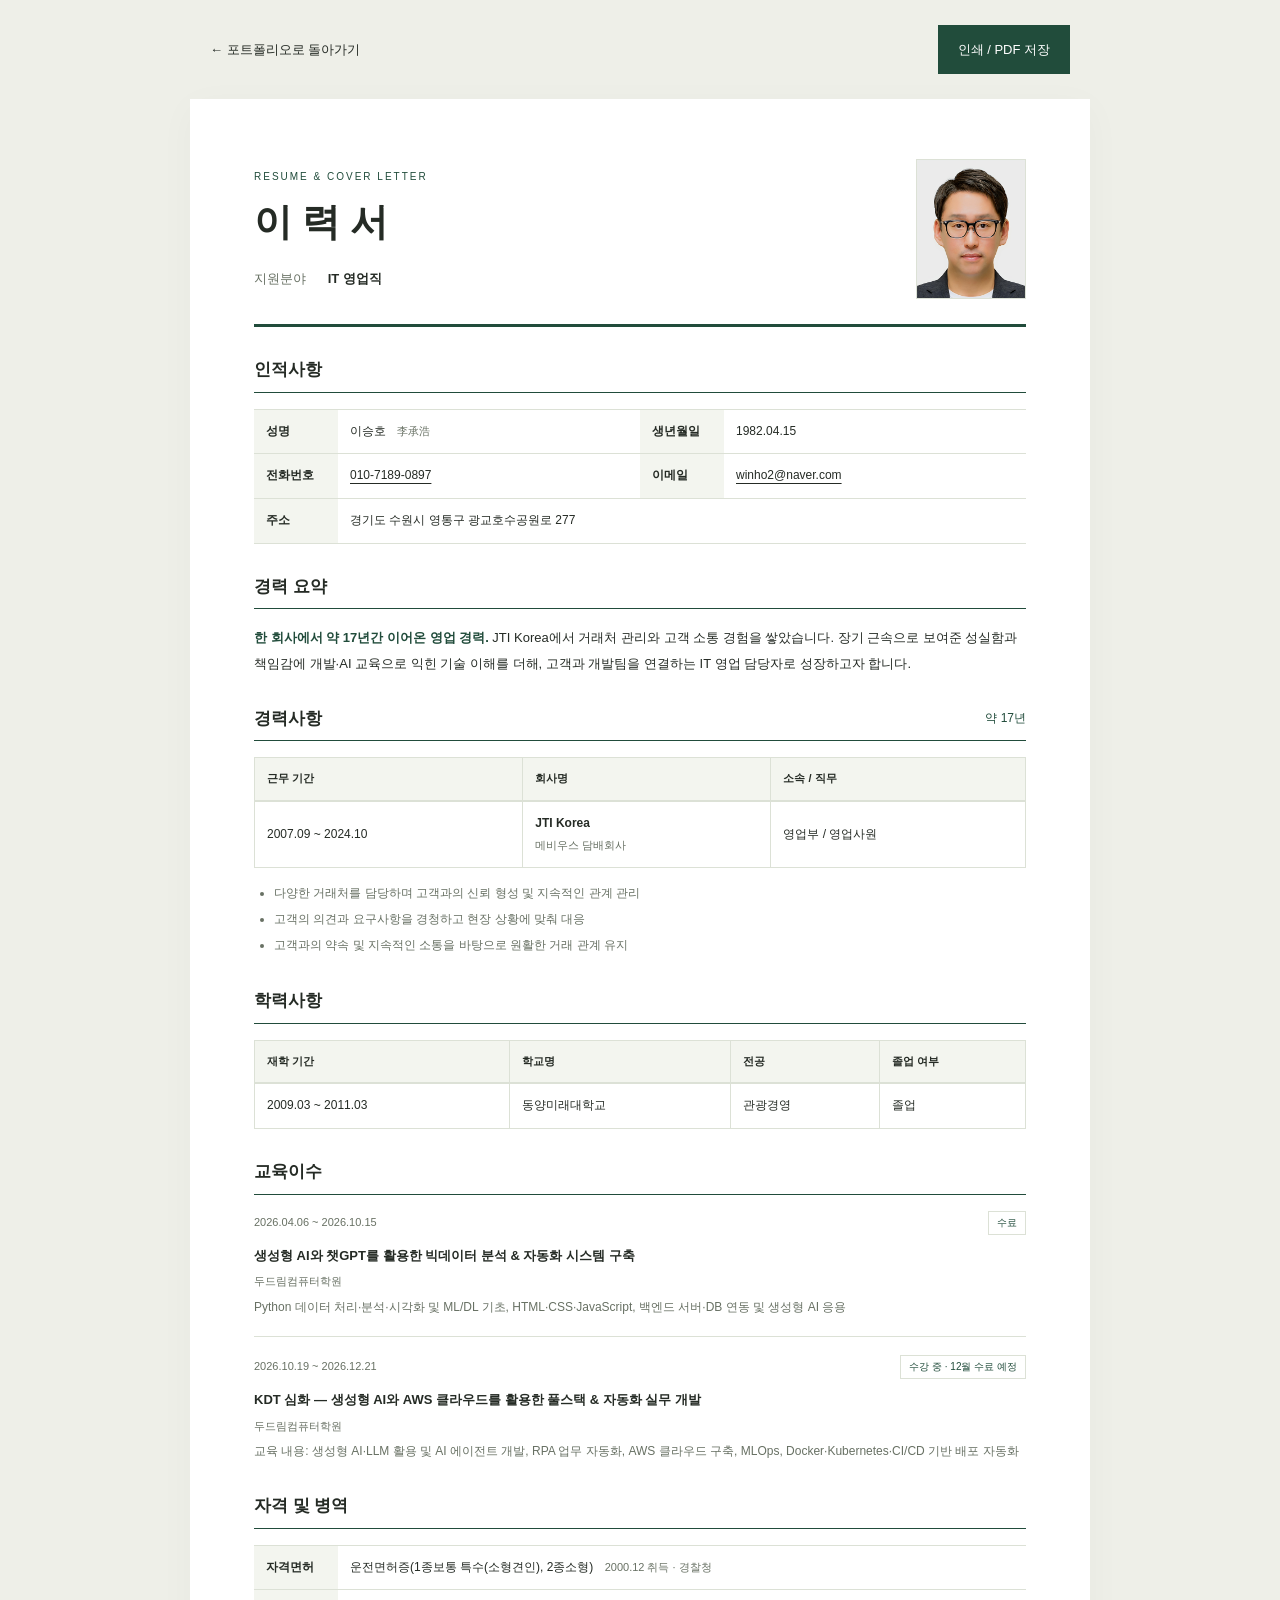
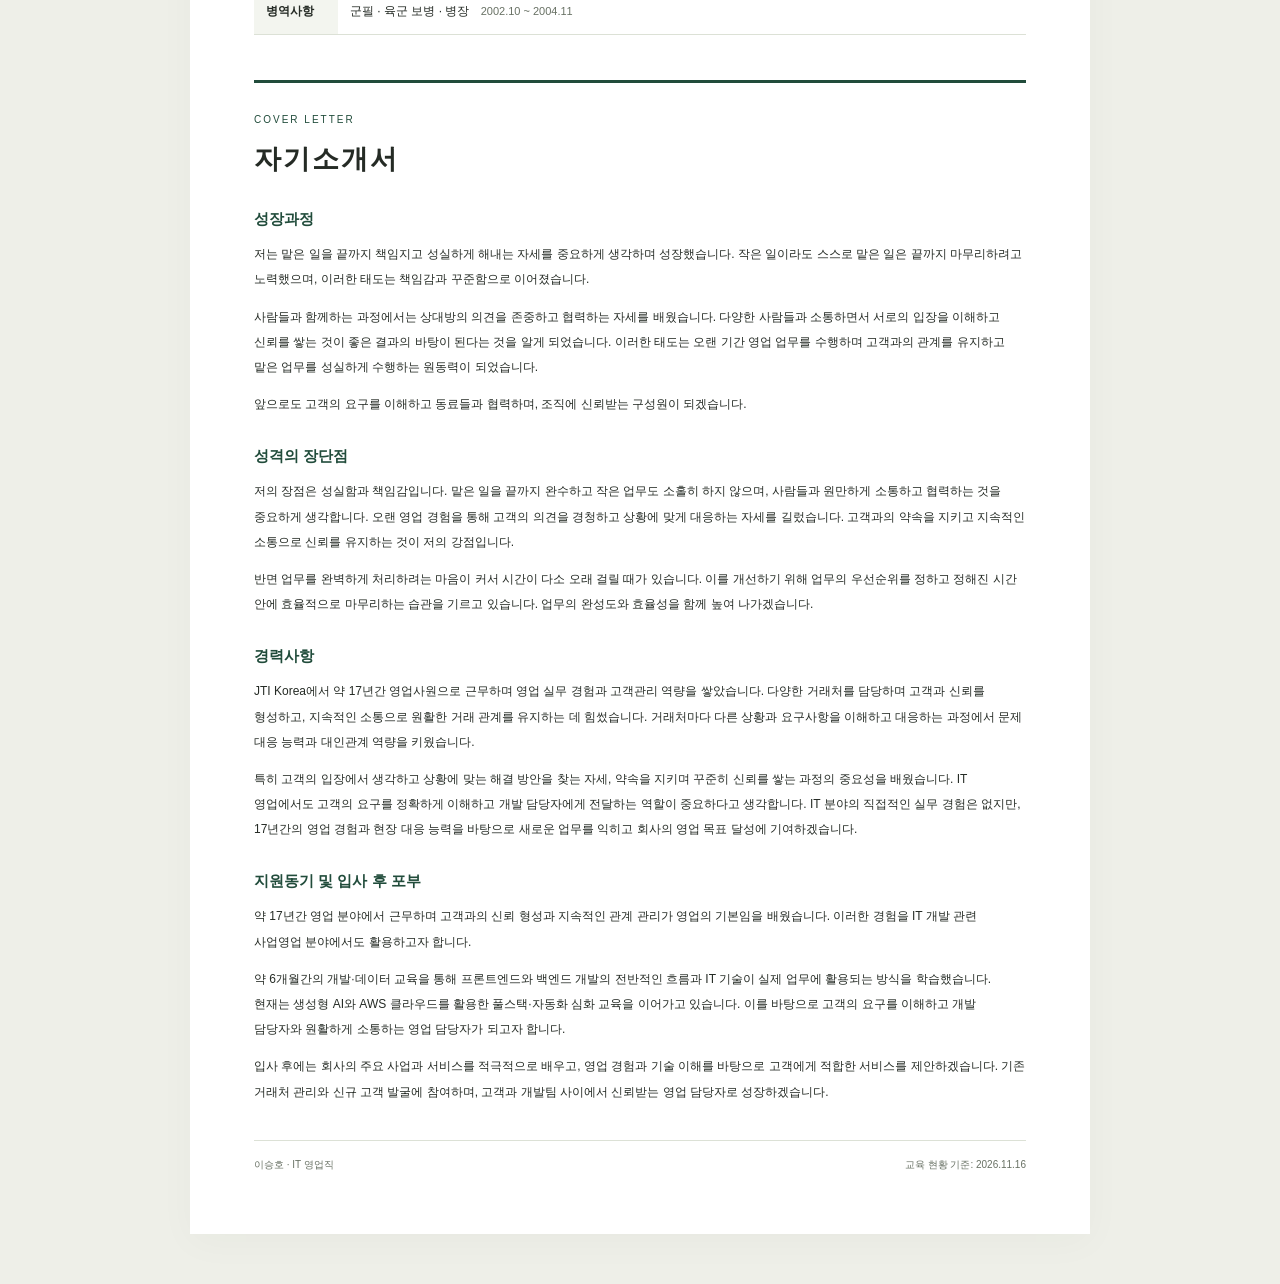
==== resume.html @ 155d90b1 "1256" ====
<!DOCTYPE html>
<html lang="ko">
<head>
<meta charset="UTF-8">
<meta name="viewport" content="width=device-width, initial-scale=1.0">
<meta name="robots" content="noindex, nofollow">
<meta name="description" content="이승호의 이력서 및 자기소개서 — IT 영업직 지원">
<title>이승호 | 이력서 및 자기소개서</title>
<link rel="icon" href="images/favicon.svg" type="image/svg+xml">
<link rel="stylesheet" href="resume.css">
<script src="resume.js" defer></script>
</head>
<body>
<div class="resume-toolbar"><a href="index.html#career">← 포트폴리오로 돌아가기</a><button type="button" id="printResume">인쇄 / PDF 저장</button></div>
<main class="resume-paper">
<header class="resume-header"><div><p class="overline">RESUME &amp; COVER LETTER</p><h1>이력서</h1><p class="application-role">지원분야 <strong>IT 영업직</strong></p></div><img src="images/seungho-lee.jpg" alt="이승호 증명사진" width="110" height="140"></header>
<section aria-labelledby="personalTitle"><h2 id="personalTitle">인적사항</h2><dl class="personal-grid"><div><dt>성명</dt><dd>이승호 <span class="secondary">李承浩</span></dd></div><div><dt>생년월일</dt><dd>1982.04.15</dd></div><div><dt>전화번호</dt><dd><a href="tel:01071890897">010-7189-0897</a></dd></div><div><dt>이메일</dt><dd><a href="mailto:winho2@naver.com">winho2@naver.com</a></dd></div><div class="full-width"><dt>주소</dt><dd>경기도 수원시 영통구 광교호수공원로 277</dd></div></dl></section>
<section aria-labelledby="summaryTitle"><h2 id="summaryTitle">경력 요약</h2><p class="summary"><strong>한 회사에서 약 17년간 이어온 영업 경력.</strong> JTI Korea에서 거래처 관리와 고객 소통 경험을 쌓았습니다. 장기 근속으로 보여준 성실함과 책임감에 개발·AI 교육으로 익힌 기술 이해를 더해, 고객과 개발팀을 연결하는 IT 영업 담당자로 성장하고자 합니다.</p></section>
<section aria-labelledby="careerTitle"><h2 id="careerTitle">경력사항 <span>약 17년</span></h2><div class="table-scroll"><table><caption class="sr-only">근무 기간, 회사명, 소속 및 담당 업무</caption><thead><tr><th scope="col">근무 기간</th><th scope="col">회사명</th><th scope="col">소속 / 직무</th></tr></thead><tbody><tr><td>2007.09 ~ 2024.10</td><td><strong>JTI Korea</strong><br><span class="secondary">메비우스 담배회사</span></td><td>영업부 / 영업사원</td></tr></tbody></table></div><ul class="detail-list"><li>다양한 거래처를 담당하며 고객과의 신뢰 형성 및 지속적인 관계 관리</li><li>고객의 의견과 요구사항을 경청하고 현장 상황에 맞춰 대응</li><li>고객과의 약속 및 지속적인 소통을 바탕으로 원활한 거래 관계 유지</li></ul></section>
<section aria-labelledby="educationTitle"><h2 id="educationTitle">학력사항</h2><div class="table-scroll"><table><caption class="sr-only">입학 및 졸업 기간, 학교, 전공, 졸업 여부</caption><thead><tr><th scope="col">재학 기간</th><th scope="col">학교명</th><th scope="col">전공</th><th scope="col">졸업 여부</th></tr></thead><tbody><tr><td>2009.03 ~ 2011.03</td><td>동양미래대학교</td><td>관광경영</td><td>졸업</td></tr></tbody></table></div></section>
<section aria-labelledby="trainingTitle"><h2 id="trainingTitle">교육이수</h2><article class="training-item"><div class="item-meta"><span>2026.04.06 ~ 2026.10.15</span><span class="badge">수료</span></div><h3>생성형 AI와 챗GPT를 활용한 빅데이터 분석 &amp; 자동화 시스템 구축</h3><p class="institution">두드림컴퓨터학원</p><p>Python 데이터 처리·분석·시각화 및 ML/DL 기초, HTML·CSS·JavaScript, 백엔드 서버·DB 연동 및 생성형 AI 응용</p></article><article class="training-item"><div class="item-meta"><span>2026.10.19 ~ 2026.12.21</span><span class="badge">수강 중 · 12월 수료 예정</span></div><h3>KDT 심화 — 생성형 AI와 AWS 클라우드를 활용한 풀스택 &amp; 자동화 실무 개발</h3><p class="institution">두드림컴퓨터학원</p><p>교육 내용: 생성형 AI·LLM 활용 및 AI 에이전트 개발, RPA 업무 자동화, AWS 클라우드 구축, MLOps, Docker·Kubernetes·CI/CD 기반 배포 자동화</p></article></section>
<section aria-labelledby="licenseTitle"><h2 id="licenseTitle">자격 및 병역</h2><dl class="personal-grid"><div class="full-width"><dt>자격면허</dt><dd>운전면허증(1종보통 특수(소형견인), 2종소형) <span class="secondary">2000.12 취득 · 경찰청</span></dd></div><div class="full-width"><dt>병역사항</dt><dd>군필 · 육군 보병 · 병장 <span class="secondary">2002.10 ~ 2004.11</span></dd></div></dl></section>
<section class="cover-letter" aria-labelledby="letterTitle"><div class="letter-heading"><p class="overline">COVER LETTER</p><h2 id="letterTitle">자기소개서</h2></div>
<article><h3>성장과정</h3><p>저는 맡은 일을 끝까지 책임지고 성실하게 해내는 자세를 중요하게 생각하며 성장했습니다. 작은 일이라도 스스로 맡은 일은 끝까지 마무리하려고 노력했으며, 이러한 태도는 책임감과 꾸준함으로 이어졌습니다.</p><p>사람들과 함께하는 과정에서는 상대방의 의견을 존중하고 협력하는 자세를 배웠습니다. 다양한 사람들과 소통하면서 서로의 입장을 이해하고 신뢰를 쌓는 것이 좋은 결과의 바탕이 된다는 것을 알게 되었습니다. 이러한 태도는 오랜 기간 영업 업무를 수행하며 고객과의 관계를 유지하고 맡은 업무를 성실하게 수행하는 원동력이 되었습니다.</p><p>앞으로도 고객의 요구를 이해하고 동료들과 협력하며, 조직에 신뢰받는 구성원이 되겠습니다.</p></article>
<article><h3>성격의 장단점</h3><p>저의 장점은 성실함과 책임감입니다. 맡은 일을 끝까지 완수하고 작은 업무도 소홀히 하지 않으며, 사람들과 원만하게 소통하고 협력하는 것을 중요하게 생각합니다. 오랜 영업 경험을 통해 고객의 의견을 경청하고 상황에 맞게 대응하는 자세를 길렀습니다. 고객과의 약속을 지키고 지속적인 소통으로 신뢰를 유지하는 것이 저의 강점입니다.</p><p>반면 업무를 완벽하게 처리하려는 마음이 커서 시간이 다소 오래 걸릴 때가 있습니다. 이를 개선하기 위해 업무의 우선순위를 정하고 정해진 시간 안에 효율적으로 마무리하는 습관을 기르고 있습니다. 업무의 완성도와 효율성을 함께 높여 나가겠습니다.</p></article>
<article><h3>경력사항</h3><p>JTI Korea에서 약 17년간 영업사원으로 근무하며 영업 실무 경험과 고객관리 역량을 쌓았습니다. 다양한 거래처를 담당하며 고객과 신뢰를 형성하고, 지속적인 소통으로 원활한 거래 관계를 유지하는 데 힘썼습니다. 거래처마다 다른 상황과 요구사항을 이해하고 대응하는 과정에서 문제 대응 능력과 대인관계 역량을 키웠습니다.</p><p>특히 고객의 입장에서 생각하고 상황에 맞는 해결 방안을 찾는 자세, 약속을 지키며 꾸준히 신뢰를 쌓는 과정의 중요성을 배웠습니다. IT 영업에서도 고객의 요구를 정확하게 이해하고 개발 담당자에게 전달하는 역할이 중요하다고 생각합니다. IT 분야의 직접적인 실무 경험은 없지만, 17년간의 영업 경험과 현장 대응 능력을 바탕으로 새로운 업무를 익히고 회사의 영업 목표 달성에 기여하겠습니다.</p></article>
<article><h3>지원동기 및 입사 후 포부</h3><p>약 17년간 영업 분야에서 근무하며 고객과의 신뢰 형성과 지속적인 관계 관리가 영업의 기본임을 배웠습니다. 이러한 경험을 IT 개발 관련 사업영업 분야에서도 활용하고자 합니다.</p><p>약 6개월간의 개발·데이터 교육을 통해 프론트엔드와 백엔드 개발의 전반적인 흐름과 IT 기술이 실제 업무에 활용되는 방식을 학습했습니다. 현재는 생성형 AI와 AWS 클라우드를 활용한 풀스택·자동화 심화 교육을 이어가고 있습니다. 이를 바탕으로 고객의 요구를 이해하고 개발 담당자와 원활하게 소통하는 영업 담당자가 되고자 합니다.</p><p>입사 후에는 회사의 주요 사업과 서비스를 적극적으로 배우고, 영업 경험과 기술 이해를 바탕으로 고객에게 적합한 서비스를 제안하겠습니다. 기존 거래처 관리와 신규 고객 발굴에 참여하며, 고객과 개발팀 사이에서 신뢰받는 영업 담당자로 성장하겠습니다.</p></article>
</section><footer class="resume-footer">이승호 · IT 영업직 <span>교육 현황 기준: 2026.11.16</span></footer>
</main></body></html>
---- resume.css ----
@charset "UTF-8";
:root{--ink:#252b25;--green:#214c3b;--muted:#687164;--line:#dce1d6}
*{box-sizing:border-box}body{margin:0;background:#eeefe8;color:var(--ink);font-family:"Apple SD Gothic Neo","Malgun Gothic",sans-serif;word-break:keep-all;line-height:1.8}a{color:inherit;text-underline-offset:4px}a:focus-visible,button:focus-visible{outline:3px solid #a27b30;outline-offset:4px}.resume-toolbar{max-width:900px;margin:25px auto;display:flex;justify-content:space-between;align-items:center;gap:20px;padding:0 20px;font-size:13px}.resume-toolbar a{text-decoration:none}.resume-toolbar button{background:var(--green);color:white;border:0;padding:13px 20px;font:inherit;cursor:pointer}.resume-paper{max-width:900px;margin:0 auto 50px;background:white;padding:60px 64px;box-shadow:0 8px 36px #22332208}.resume-header{display:flex;justify-content:space-between;align-items:center;border-bottom:3px solid var(--green);padding-bottom:25px}.overline{font-size:10px;letter-spacing:2px;color:var(--green);margin:0 0 10px}h1{font-size:38px;letter-spacing:10px;line-height:1.4;margin:0 0 18px}.application-role{font-size:13px;margin:0;color:var(--muted)}.application-role strong{color:var(--ink);margin-left:18px}.resume-header img{width:110px;height:140px;object-fit:cover;object-position:center 25%;border:1px solid var(--line)}section{margin-top:30px}h2{font-size:17px;line-height:1.5;border-bottom:1px solid var(--green);padding-bottom:9px;margin:0 0 16px}h2>span{float:right;font-size:12px;font-weight:400;color:var(--green);padding-top:3px}.personal-grid{margin:0;display:grid;grid-template-columns:1fr 1fr;border-top:1px solid var(--line)}.personal-grid>div{display:grid;grid-template-columns:84px minmax(0,1fr);border-bottom:1px solid var(--line);font-size:12px}.personal-grid dt{background:#f3f5ef;padding:11px 12px;font-weight:600}.personal-grid dd{margin:0;padding:11px 12px;overflow-wrap:anywhere}.full-width{grid-column:1/-1}.secondary{font-size:11px;color:var(--muted);font-weight:400}.personal-grid .secondary{margin-left:8px}.summary{font-size:13px;margin:0;line-height:1.95}.summary strong{color:var(--green)}.table-scroll{overflow-x:auto}table{width:100%;border-collapse:collapse;font-size:12px;text-align:left}th,td{padding:11px 12px;border:1px solid var(--line);vertical-align:middle}th{background:#f3f5ef;font-size:11px;font-weight:600}td:first-child{white-space:nowrap}.detail-list{font-size:12px;color:var(--muted);padding-left:20px;margin:13px 0 0}.detail-list li{padding:2px 0}.training-item+.training-item{border-top:1px solid var(--line);padding-top:18px;margin-top:18px}.item-meta{display:flex;justify-content:space-between;align-items:center;gap:15px;font-size:11px;color:var(--muted)}.badge{padding:2px 8px;border:1px solid var(--line);color:var(--green);font-size:10px}.training-item h3{font-size:13px;margin:9px 0 3px;line-height:1.8}.training-item p{font-size:12px;color:var(--muted);margin:5px 0 0}.training-item .institution{font-size:11px}.cover-letter{border-top:3px solid var(--green);margin-top:45px;padding-top:28px}.letter-heading h2{font-size:27px;border:0;margin-bottom:26px;padding:0;letter-spacing:2px}.cover-letter article{margin-top:25px}.cover-letter h3{font-size:15px;color:var(--green);margin:0 0 10px}.cover-letter article p{font-size:12px;line-height:2.1;margin:0 0 12px}.resume-footer{border-top:1px solid var(--line);margin-top:35px;padding-top:15px;font-size:10px;color:var(--muted);display:flex;justify-content:space-between;gap:15px}.sr-only{position:absolute;width:1px;height:1px;padding:0;overflow:hidden;clip:rect(0,0,0,0);white-space:nowrap}
@media(max-width:650px){.resume-paper{padding:28px 20px;margin-bottom:0}.resume-toolbar{font-size:11px;margin:15px auto;gap:10px}.resume-toolbar button{padding:11px 13px}.resume-header img{width:85px;height:110px}h1{font-size:31px}.overline{font-size:8px;letter-spacing:1px}.personal-grid{grid-template-columns:1fr}.personal-grid>div{grid-template-columns:78px minmax(0,1fr)}th,td{padding:9px 8px}table{font-size:11px}.item-meta{align-items:start;flex-wrap:wrap;gap:5px}.resume-footer{flex-direction:column;gap:4px}}
@page{size:A4;margin:16mm}
@media print{body{background:white;color:#111;font-size:10pt}.resume-toolbar{display:none}.resume-paper{width:auto;max-width:none;margin:0;padding:0;box-shadow:none}.resume-header{padding-bottom:18px}.resume-header img{width:90px;height:115px}section{margin-top:22px}h2,h3{break-after:avoid}table,.training-item,.personal-grid>div,.resume-header{break-inside:avoid}p{orphans:3;widows:3}.cover-letter{break-before:page;margin-top:0;padding-top:20px}.cover-letter article p{font-size:10pt;line-height:1.85}.resume-footer{font-size:8pt}a{text-decoration:none;color:inherit}.table-scroll{overflow:visible}th,dt{-webkit-print-color-adjust:exact;print-color-adjust:exact}h1{font-size:29pt}}
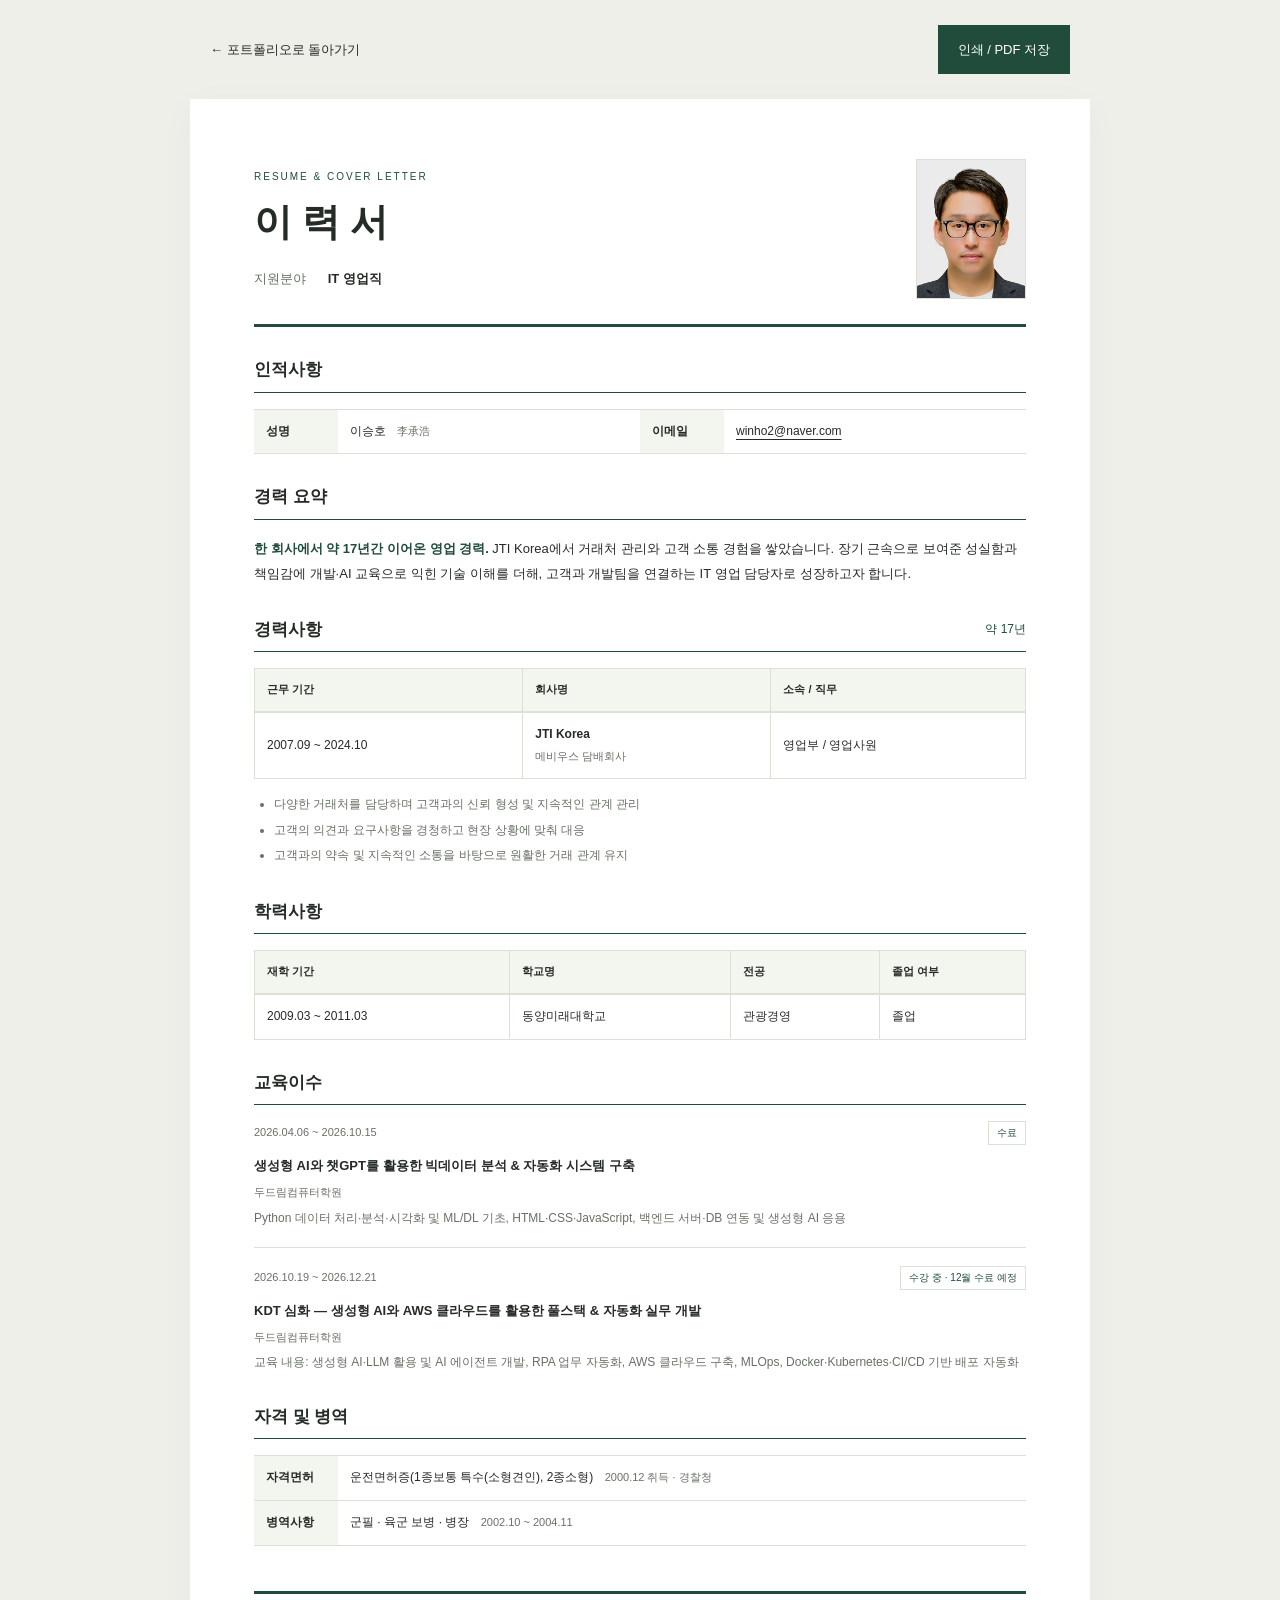
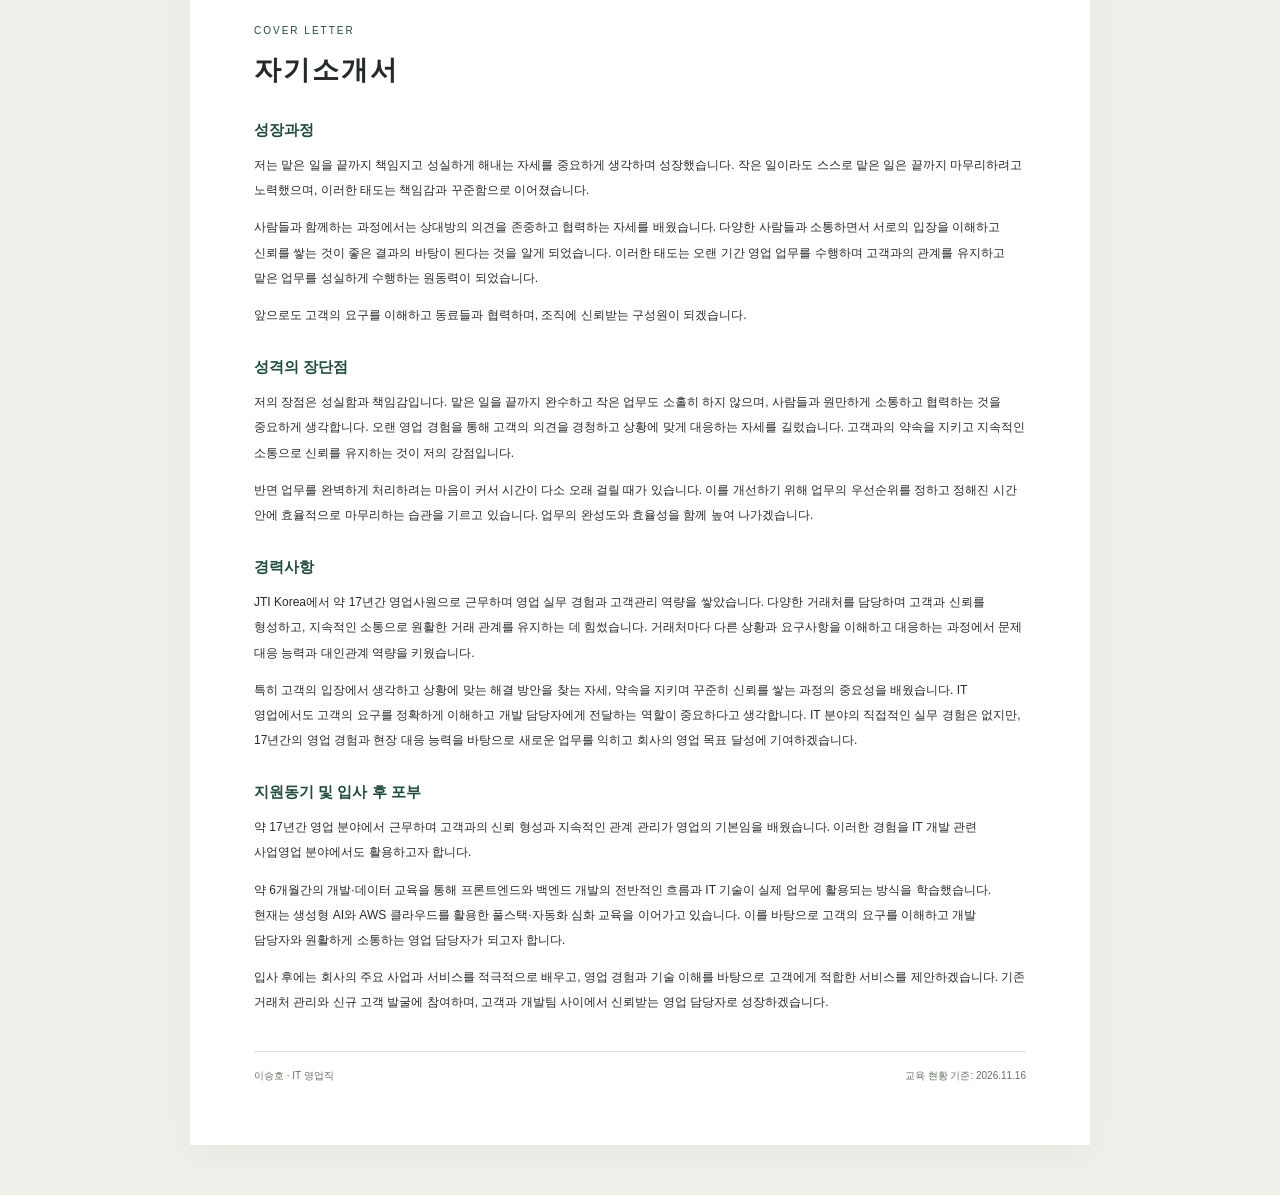
==== commit 742292d9: "1400" ====
--- a/resume.html
+++ b/resume.html
@@ -14,7 +14,7 @@
 <div class="resume-toolbar"><a href="index.html#career">← 포트폴리오로 돌아가기</a><button type="button" id="printResume">인쇄 / PDF 저장</button></div>
 <main class="resume-paper">
 <header class="resume-header"><div><p class="overline">RESUME &amp; COVER LETTER</p><h1>이력서</h1><p class="application-role">지원분야 <strong>IT 영업직</strong></p></div><img src="images/seungho-lee.jpg" alt="이승호 증명사진" width="110" height="140"></header>
-<section aria-labelledby="personalTitle"><h2 id="personalTitle">인적사항</h2><dl class="personal-grid"><div><dt>성명</dt><dd>이승호 <span class="secondary">李承浩</span></dd></div><div><dt>생년월일</dt><dd>1982.04.15</dd></div><div><dt>전화번호</dt><dd><a href="tel:01071890897">010-7189-0897</a></dd></div><div><dt>이메일</dt><dd><a href="mailto:winho2@naver.com">winho2@naver.com</a></dd></div><div class="full-width"><dt>주소</dt><dd>경기도 수원시 영통구 광교호수공원로 277</dd></div></dl></section>
+<section aria-labelledby="personalTitle"><h2 id="personalTitle">인적사항</h2><dl class="personal-grid"><div><dt>성명</dt><dd>이승호 <span class="secondary">李承浩</span></dd></div><div><dt>이메일</dt><dd><a href="mailto:winho2@naver.com">winho2@naver.com</a></dd></div></dl></section>
 <section aria-labelledby="summaryTitle"><h2 id="summaryTitle">경력 요약</h2><p class="summary"><strong>한 회사에서 약 17년간 이어온 영업 경력.</strong> JTI Korea에서 거래처 관리와 고객 소통 경험을 쌓았습니다. 장기 근속으로 보여준 성실함과 책임감에 개발·AI 교육으로 익힌 기술 이해를 더해, 고객과 개발팀을 연결하는 IT 영업 담당자로 성장하고자 합니다.</p></section>
 <section aria-labelledby="careerTitle"><h2 id="careerTitle">경력사항 <span>약 17년</span></h2><div class="table-scroll"><table><caption class="sr-only">근무 기간, 회사명, 소속 및 담당 업무</caption><thead><tr><th scope="col">근무 기간</th><th scope="col">회사명</th><th scope="col">소속 / 직무</th></tr></thead><tbody><tr><td>2007.09 ~ 2024.10</td><td><strong>JTI Korea</strong><br><span class="secondary">메비우스 담배회사</span></td><td>영업부 / 영업사원</td></tr></tbody></table></div><ul class="detail-list"><li>다양한 거래처를 담당하며 고객과의 신뢰 형성 및 지속적인 관계 관리</li><li>고객의 의견과 요구사항을 경청하고 현장 상황에 맞춰 대응</li><li>고객과의 약속 및 지속적인 소통을 바탕으로 원활한 거래 관계 유지</li></ul></section>
 <section aria-labelledby="educationTitle"><h2 id="educationTitle">학력사항</h2><div class="table-scroll"><table><caption class="sr-only">입학 및 졸업 기간, 학교, 전공, 졸업 여부</caption><thead><tr><th scope="col">재학 기간</th><th scope="col">학교명</th><th scope="col">전공</th><th scope="col">졸업 여부</th></tr></thead><tbody><tr><td>2009.03 ~ 2011.03</td><td>동양미래대학교</td><td>관광경영</td><td>졸업</td></tr></tbody></table></div></section>
